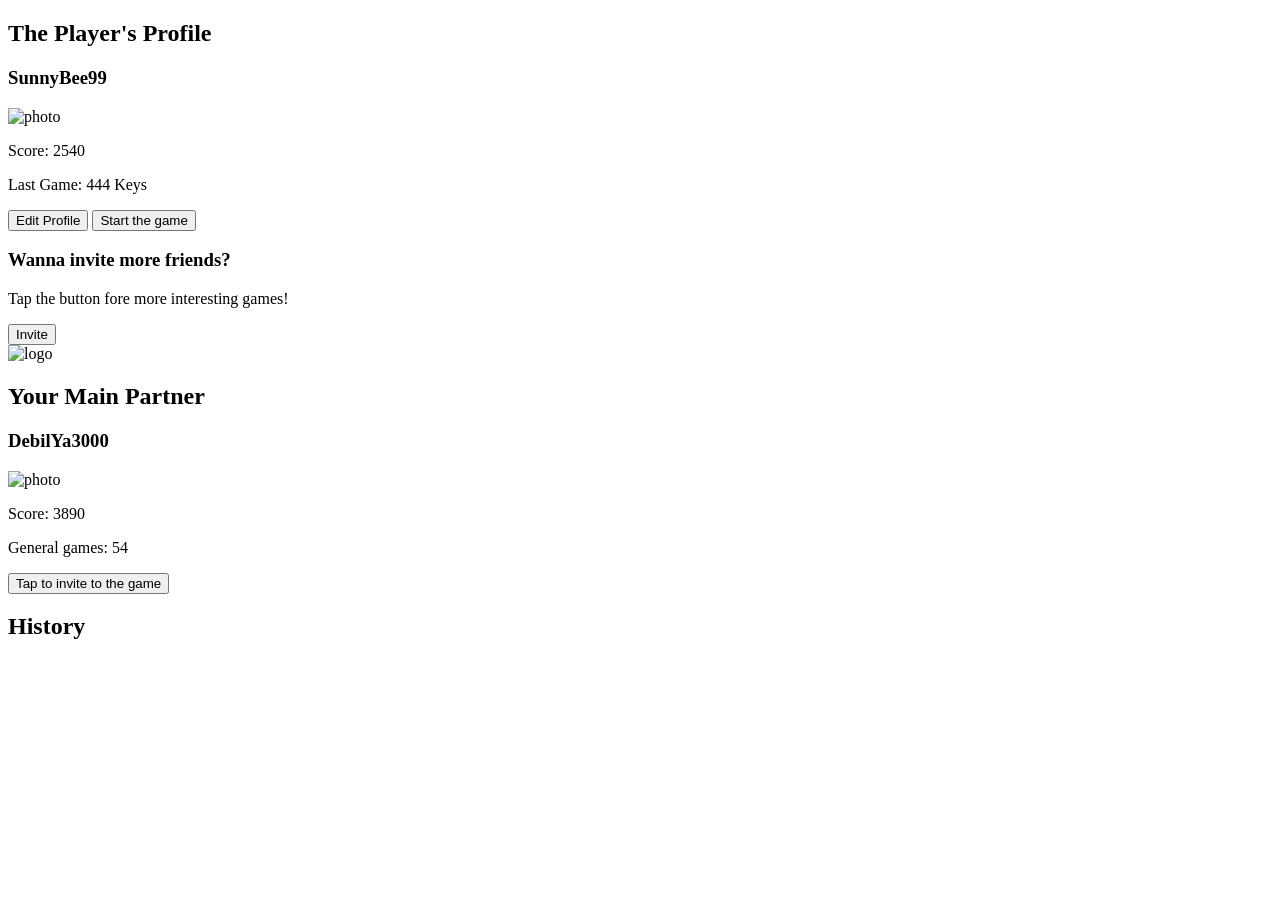
==== index.html @ 3ad0edae "Fixed the files for Pages" ====
<!DOCTYPEhtml>
<html lang="en">
<head>
<meta charset="UTF-8">
<link rel="stylesheet" href="style.css>The Player's Profile</title>
</head>
<body>

<div class="container">

<div class="card">

<h2>The Player's Profile</h2>
<h3>SunnyBee99</h3>
<img src="https://thumbs.dreamstime.com/b/angry-doggy-white-background-isolated-48328568.jpg" width="300" alt="photo" class="photo">
<p>Score: 2540</p>
<p>Last Game: 444 Keys</p>
<button class="btn">Edit Profile</button>
<button class="btn">Start the game</button>
</div>

<div class="card2">
<h3>Wanna invite more friends?</h3>
<p>Tap the button fore more interesting games!</p>
<button class="btn2">Invite</button>
</div>

<div class="logo-wrapper">
<div>
<img src="https://avatars.mds.yandex.net/i?id=786a1f55ce7b466d70238731cac120d0_l-10700840-images-thumbs&n=13" alt="logo" class="logo" width="200">
</div>
</div>

<div class="card">

<h2>Your Main Partner</h2>
<h3>DebilYa3000</h3>
<img src="https://avatars.mds.yandex.net/i?id=c49191085be02629e20f8fc42444085d823435d7-12923543-images-thumbs&n=13" width="300" alt="photo" class="photo">
<p>Score: 3890</p>
<p>General games: 54</p>
<button class="btn">Tap to invite to the game</button>
</div>

<div class="history-wrapper">
<div class="history">
<h2>History</h2>

</div>
</div>

</div>

</body>
</html>
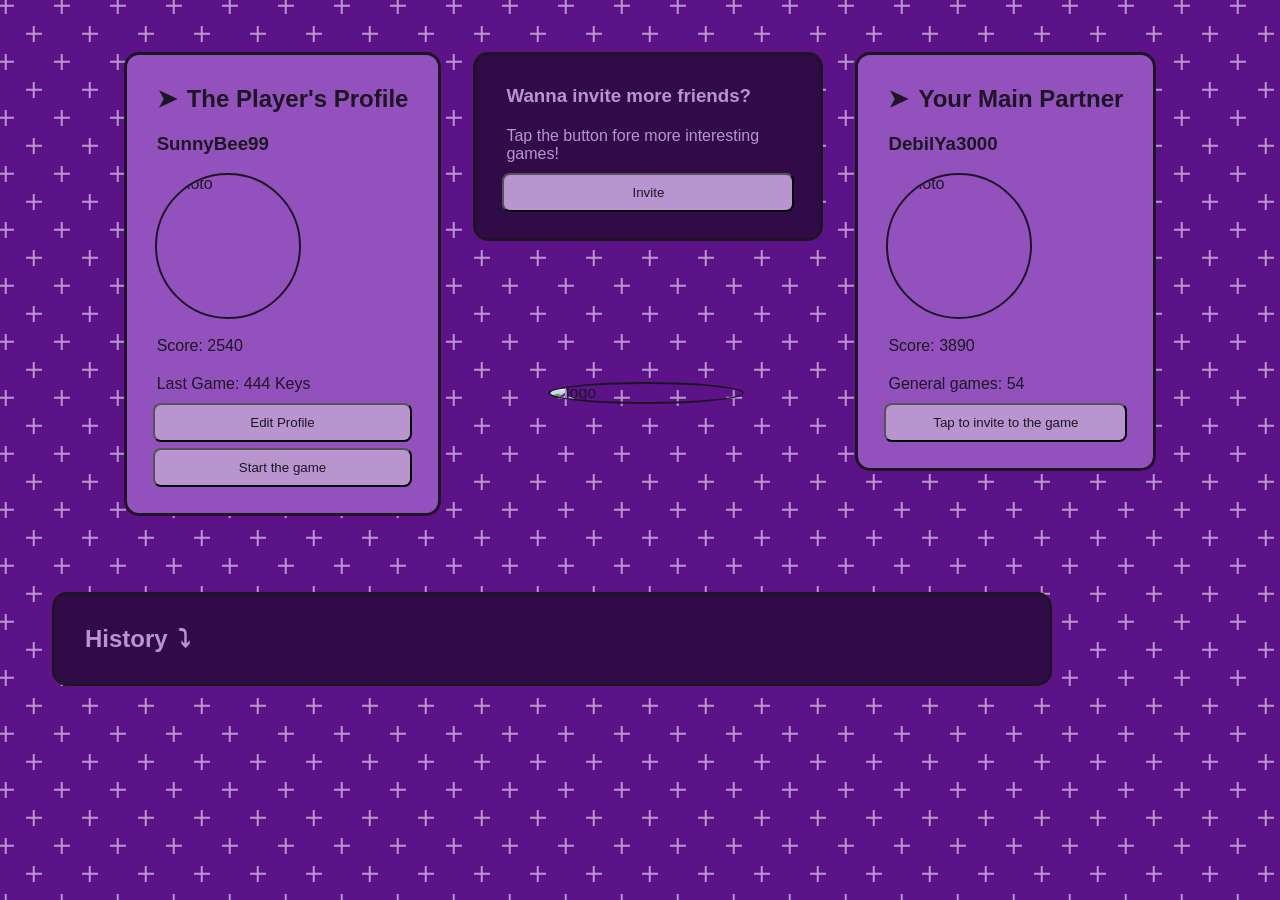
==== commit f0cf2851: "Update" ====
--- a/index.html
+++ b/index.html
@@ -2,7 +2,8 @@
 <html lang="en">
 <head>
 <meta charset="UTF-8">
-<link rel="stylesheet" href="style.css>The Player's Profile</title>
+<link rel="stylesheet" href="style.css">
+<title>The Player's Profile</title>
 </head>
 <body>
 
--- a/style.css
+++ b/style.css
@@ -0,0 +1,204 @@
+* {
+	margin: 6px;
+	padding: 4px;
+	box-sizing: border-box;
+}
+
+:root {
+	--main-color: #1e1524;
+    --bg-color: #5b1387;
+}
+
+body {
+    background-color: var(--bg-color);
+	color: var(--main-color);
+	font-family: Arial, sans-serif;
+    background: radial-gradient(circle, transparent 20%, #5b1387 20%, #5b1387 80%, transparent 80%, transparent) 0% 0% / 56px 56px, radial-gradient(circle, transparent 20%, #5b1387 20%, #5b1387 80%, transparent 80%, transparent) 28px 28px / 56px 56px, linear-gradient(#b895cf 2.5px, transparent 2.5px) 0px -1.25px / 28px 28px, linear-gradient(90deg, #b895cf 2.5px, #5b1387 2.5px) -1.25px 0px / 28px 28px #5b1387;
+    background-size: 56px 56px, 56px 56px, 28px 28px, 28px 28px;
+    background-color: #5b1387;
+}	
+
+.container {
+	display: flex;
+	gap: 20px;
+	justify-content: center;
+	align-items: flex-start;
+	padding: 20px;
+	position: relative;
+}
+
+.card:has(img) {
+	border: 3px solid var(--main-color);
+}
+
+.card {
+	padding: 20px;
+	border-radius: 15px;
+	background-color: #9351bd;
+	max-width: 350px;
+	border: 3px solid var(--main-color);
+	overflow: hidden;
+}
+
+.card h2::before {
+	content: "➤";
+	color: var(--main-color);
+	margin-right: 10px;
+}
+
+img {
+	width: 150px;
+	height: 150px;
+	object-fit: cover;  
+	display: block;
+	border-radius: 50%;
+	outline: 2px solid var(--main-color);
+	outline-offset: -4px;
+}
+
+img:hover {
+	transform: scale(1.03);
+	cursor: pointer;
+}
+
+.card:focus-within {
+	box-shadow: 0 15px 30px rgba(0,0,0,0.3);
+}
+
+input {
+	border-radius: 8px;
+	outline: none;
+	border: 2px solid var(--main-color);
+	box-shadow: none;
+	outline-offset: -4px;
+	background-color: #b895cf;
+	padding: 10px;
+}
+
+input::placeholder {
+	font-size: 12px;
+}
+
+.btn {
+	border-radius: 8px;
+	background-color: #b895cf;
+	color: var(--main-color);
+	padding: 10px;
+	box-shadow: none;
+	outline: none;
+}
+
+.btn:hover {
+	transform: scale(1.1);
+	cursor: pointer;
+}
+
+.btn:active {
+	transform: scale(0.9);
+	cursor: pointer;
+}
+
+::selection {
+	background-color: #debdf2;
+	color: var(--bg-color);
+}
+
+.card2 {
+	padding: 20px;
+	border-radius: 15px;
+	background-color: #300b47;
+	max-width: 350px;
+	border: 3px solid var(--main-color);
+	overflow: hidden;
+	color: #b895cf;
+}
+
+.card:hover {
+	transform: scale(1.02);
+	box-shadow: 0 15px 30px rgba(0,0,0,0.3);
+}
+
+.btn2 {
+	border-radius: 8px;
+	background-color: #b895cf;
+	color: var(--main-color);
+	padding: 10px;
+	box-shadow: none;
+	outline: none;
+}
+
+.btn2:hover {
+	transform: scale(1.1);
+	cursor: pointer;
+}
+
+.btn:active {
+	transform: scale(0.9);
+}
+
+.card2:hover {
+	transform: scale(1.02);
+	box-shadow: 0 15px 30px rgba(0,0,0,0.3);
+}
+
+.btn, .btn2 {
+	margin-top: auto;
+} 
+
+.card, .card2 {
+	display: flex;
+	flex-direction: column;
+}
+
+.card2 { 
+	align-self: flex-start;
+}
+
+.logo-wrapper {
+	position: absolute;
+	top: 70%;
+	left: 50%;
+	transform: translate(-50%, -50%);
+}
+
+.logo {
+	width: 200px;
+	height: auto;
+}
+
+.history {
+	padding: 20px;
+	border-radius: 15px;
+	background-color: #300b47; 
+	max-width: 1000px;
+	border: 3px solid var(--main-color);
+	color: #b895cf;
+	width: 100%;
+	position: relative;
+	box-sizing: border-box;
+}
+
+.history-wrapper {
+	width: 100%;
+	position:absolute;
+	top: 550px;
+	left: 10px;
+	display: flex;
+
+}
+
+.logo:hover{
+	transform: scale(1.02);
+	box-shadow: 0 15px 30px rgba(0,0,0,0.3);
+}
+
+.history:hover{
+	transform: scale(1.02);
+	box-shadow: 0 15px 30px rgba(0,0,0,0.3);
+}
+
+.history h2::after{
+	content: "⤵︎";
+	color: #b895cf;
+	margin-left: 10px;
+}
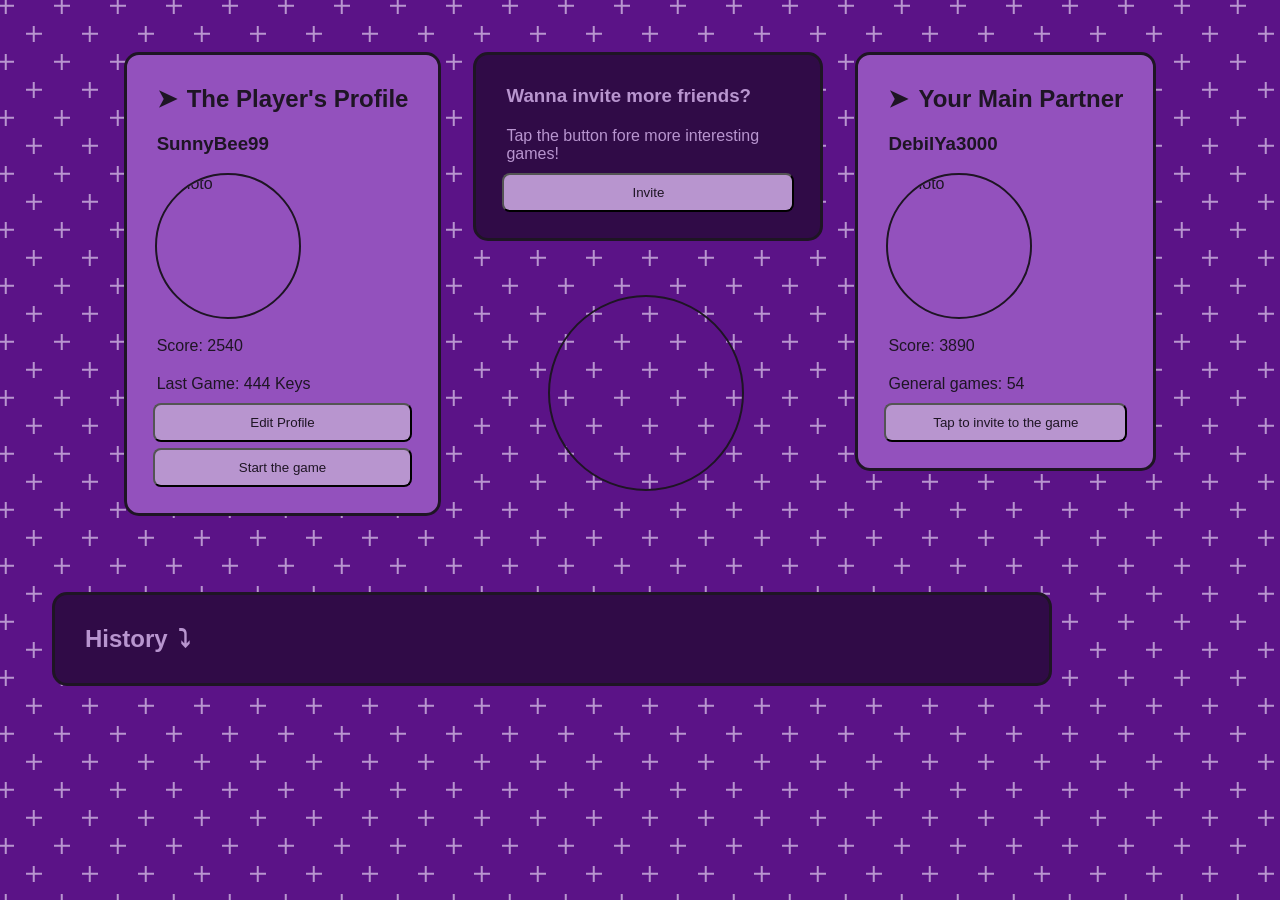
==== commit f1a13b8a: "..." ====
--- a/index.html
+++ b/index.html
@@ -2,7 +2,8 @@
 <html lang="en">
 <head>
 <meta charset="UTF-8">
-<link rel="stylesheet" href="style.css">
+<meta name="viewport" content="width=device-width, initial-scale=1.0">
+<link rel="stylesheet" href="style2.css">
 <title>The Player's Profile</title>
 </head>
 <body>
--- a/style2.css
+++ b/style2.css
@@ -0,0 +1,206 @@
+* {
+	margin: 6px;
+	padding: 4px;
+	box-sizing: border-box;
+}
+
+:root {
+	--main-color: #1e1524;
+    --bg-color: #5b1387;
+}
+
+body {
+    background-color: var(--bg-color);
+	color: var(--main-color);
+	font-family: Arial, sans-serif;
+    background: radial-gradient(circle, transparent 20%, #5b1387 20%, #5b1387 80%, transparent 80%, transparent) 0% 0% / 56px 56px, radial-gradient(circle, transparent 20%, #5b1387 20%, #5b1387 80%, transparent 80%, transparent) 28px 28px / 56px 56px, linear-gradient(#b895cf 2.5px, transparent 2.5px) 0px -1.25px / 28px 28px, linear-gradient(90deg, #b895cf 2.5px, #5b1387 2.5px) -1.25px 0px / 28px 28px #5b1387;
+    background-size: 56px 56px, 56px 56px, 28px 28px, 28px 28px;
+    background-color: #5b1387;
+}	
+
+.container {
+	display: flex;
+	gap: 20px;
+	justify-content: center;
+	align-items: flex-start;
+	padding: 20px;
+	position: relative;
+}
+
+.card:has(img) {
+	border: 3px solid var(--main-color);
+}
+
+.card {
+	padding: 20px;
+	border-radius: 15px;
+	background-color: #9351bd;
+	max-width: 350px;
+	border: 3px solid var(--main-color);
+	overflow: hidden;
+}
+
+.card h2::before {
+	content: "➤";
+	color: var(--main-color);
+	margin-right: 10px;
+}
+
+img {
+	width: 150px;
+	height: 150px;
+	object-fit: cover;  
+	display: block;
+	border-radius: 50%;
+	outline: 2px solid var(--main-color);
+	outline-offset: -4px;
+	aspect-ratio: 1/1;
+}
+
+img:hover {
+	transform: scale(1.03);
+	cursor: pointer;
+}
+
+.card:focus-within {
+	box-shadow: 0 15px 30px rgba(0,0,0,0.3);
+}
+
+input {
+	border-radius: 8px;
+	outline: none;
+	border: 2px solid var(--main-color);
+	box-shadow: none;
+	outline-offset: -4px;
+	background-color: #b895cf;
+	padding: 10px;
+}
+
+input::placeholder {
+	font-size: 12px;
+}
+
+.btn {
+	border-radius: 8px;
+	background-color: #b895cf;
+	color: var(--main-color);
+	padding: 10px;
+	box-shadow: none;
+	outline: none;
+	transition: all 0.3s ease;
+}
+
+.btn:hover {
+	transform: scale(1.05);
+	cursor: pointer;
+}
+
+.btn:active {
+	transform: scale(0.95);
+	cursor: pointer;
+}
+
+::selection {
+	background-color: #debdf2;
+	color: var(--bg-color);
+}
+
+.card2 {
+	padding: 20px;
+	border-radius: 15px;
+	background-color: #300b47;
+	max-width: 350px;
+	border: 3px solid var(--main-color);
+	overflow: hidden;
+	color: #b895cf;
+}
+
+.card:hover {
+	transform: scale(1.02);
+	box-shadow: 0 15px 30px rgba(0,0,0,0.3);
+}
+
+.btn2 {
+	border-radius: 8px;
+	background-color: #b895cf;
+	color: var(--main-color);
+	padding: 10px;
+	box-shadow: none;
+	outline: none;
+}
+
+.btn2:hover {
+	transform: scale(1.1);
+	cursor: pointer;
+}
+
+.btn:active {
+	transform: scale(0.9);
+}
+
+.card2:hover {
+	transform: scale(1.02);
+	box-shadow: 0 15px 30px rgba(0,0,0,0.3);
+}
+
+.btn, .btn2 {
+	margin-top: auto;
+} 
+
+.card, .card2 {
+	display: flex;
+	flex-direction: column;
+}
+
+.card2 { 
+	align-self: flex-start;
+}
+
+.logo-wrapper {
+	position: absolute;
+	top: 70%;
+	left: 50%;
+	transform: translate(-50%, -50%);
+}
+
+.logo {
+	width: 200px;
+	height: auto;
+}
+
+.history {
+	padding: 20px;
+	border-radius: 15px;
+	background-color: #300b47; 
+	max-width: 1000px;
+	border: 3px solid var(--main-color);
+	color: #b895cf;
+	width: 100%;
+	position: relative;
+	box-sizing: border-box;
+}
+
+.history-wrapper {
+	width: 100%;
+	position:absolute;
+	top: 550px;
+	left: 10px;
+	display: flex;
+
+}
+
+.logo:hover{
+	transform: scale(1.02);
+	box-shadow: 0 15px 30px rgba(0,0,0,0.3);
+}
+
+.history:hover{
+	transform: scale(1.02);
+	box-shadow: 0 15px 30px rgba(0,0,0,0.3);
+}
+
+.history h2::after{
+	content: "⤵︎";
+	color: #b895cf;
+	margin-left: 10px;
+}
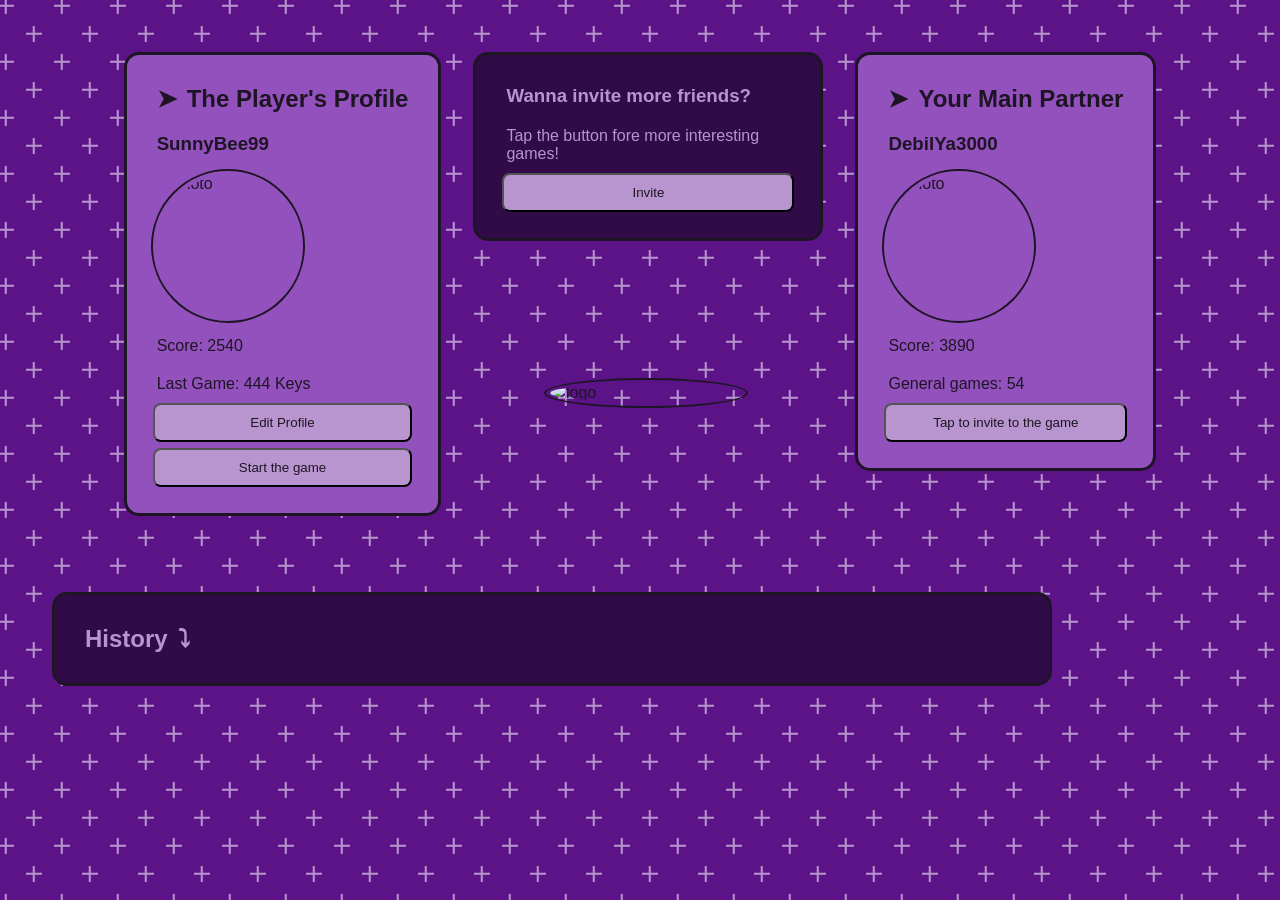
==== commit 8e80509c: ".." ====
--- a/index.html
+++ b/index.html
@@ -3,7 +3,7 @@
 <head>
 <meta charset="UTF-8">
 <meta name="viewport" content="width=device-width, initial-scale=1.0">
-<link rel="stylesheet" href="style2.css">
+<link rel="stylesheet" href="style.css">
 <title>The Player's Profile</title>
 </head>
 <body>
--- a/style.css
+++ b/style.css
@@ -0,0 +1,204 @@
+* {
+	margin: 6px;
+	padding: 4px;
+	box-sizing: border-box;
+}
+
+:root {
+	--main-color: #1e1524;
+    --bg-color: #5b1387;
+}
+
+body {
+    background-color: var(--bg-color);
+	color: var(--main-color);
+	font-family: Arial, sans-serif;
+    background: radial-gradient(circle, transparent 20%, #5b1387 20%, #5b1387 80%, transparent 80%, transparent) 0% 0% / 56px 56px, radial-gradient(circle, transparent 20%, #5b1387 20%, #5b1387 80%, transparent 80%, transparent) 28px 28px / 56px 56px, linear-gradient(#b895cf 2.5px, transparent 2.5px) 0px -1.25px / 28px 28px, linear-gradient(90deg, #b895cf 2.5px, #5b1387 2.5px) -1.25px 0px / 28px 28px #5b1387;
+    background-size: 56px 56px, 56px 56px, 28px 28px, 28px 28px;
+    background-color: #5b1387;
+}	
+
+.container {
+	display: flex;
+	gap: 20px;
+	justify-content: center;
+	align-items: flex-start;
+	padding: 20px;
+	position: relative;
+}
+
+.card:has(img) {
+	border: 3px solid var(--main-color);
+}
+
+.card {
+	padding: 20px;
+	border-radius: 15px;
+	background-color: #9351bd;
+	max-width: 350px;
+	border: 3px solid var(--main-color);
+	overflow: hidden;
+}
+
+.card h2::before {
+	content: "➤";
+	color: var(--main-color);
+	margin-right: 10px;
+}
+
+img {
+	width: 150px;
+	height: 150px;
+	object-fit: cover;  
+	display: block;
+	border-radius: 50%;
+	outline: 2px solid var(--main-color);
+}
+
+img:hover {
+	transform: scale(1.03);
+	cursor: pointer;
+}
+
+.card:focus-within {
+	box-shadow: 0 15px 30px rgba(0,0,0,0.3);
+}
+
+input {
+	border-radius: 8px;
+	outline: none;
+	border: 2px solid var(--main-color);
+	box-shadow: none;
+	outline-offset: -4px;
+	background-color: #b895cf;
+	padding: 10px;
+}
+
+input::placeholder {
+	font-size: 12px;
+}
+
+.btn {
+	border-radius: 8px;
+	background-color: #b895cf;
+	color: var(--main-color);
+	padding: 10px;
+	box-shadow: none;
+	outline: none;
+	transition: all 0.3s ease;
+}
+
+.btn:hover {
+	transform: scale(1.05);
+	cursor: pointer;
+}
+
+.btn:active {
+	transform: scale(0.95);
+	cursor: pointer;
+}
+
+::selection {
+	background-color: #debdf2;
+	color: var(--bg-color);
+}
+
+.card2 {
+	padding: 20px;
+	border-radius: 15px;
+	background-color: #300b47;
+	max-width: 350px;
+	border: 3px solid var(--main-color);
+	overflow: hidden;
+	color: #b895cf;
+}
+
+.card:hover {
+	transform: scale(1.02);
+	box-shadow: 0 15px 30px rgba(0,0,0,0.3);
+}
+
+.btn2 {
+	border-radius: 8px;
+	background-color: #b895cf;
+	color: var(--main-color);
+	padding: 10px;
+	box-shadow: none;
+	outline: none;
+}
+
+.btn2:hover {
+	transform: scale(1.1);
+	cursor: pointer;
+}
+
+.btn:active {
+	transform: scale(0.9);
+}
+
+.card2:hover {
+	transform: scale(1.02);
+	box-shadow: 0 15px 30px rgba(0,0,0,0.3);
+}
+
+.btn, .btn2 {
+	margin-top: auto;
+} 
+
+.card, .card2 {
+	display: flex;
+	flex-direction: column;
+}
+
+.card2 { 
+	align-self: flex-start;
+}
+
+.logo-wrapper {
+	position: absolute;
+	top: 70%;
+	left: 50%;
+	transform: translate(-50%, -50%);
+}
+
+.logo {
+	width: 200px;
+	height: auto;
+}
+
+.history {
+	padding: 20px;
+	border-radius: 15px;
+	background-color: #300b47; 
+	max-width: 1000px;
+	border: 3px solid var(--main-color);
+	color: #b895cf;
+	width: 100%;
+	position: relative;
+	box-sizing: border-box;
+}
+
+.history-wrapper {
+	width: 100%;
+	position:absolute;
+	top: 550px;
+	left: 10px;
+	display: flex;
+
+}
+
+.logo:hover{
+	transform: scale(1.02);
+	box-shadow: 0 15px 30px rgba(0,0,0,0.3);
+}
+
+.history:hover{
+	transform: scale(1.02);
+	box-shadow: 0 15px 30px rgba(0,0,0,0.3);
+}
+
+.history h2::after{
+	content: "⤵︎";
+	color: #b895cf;
+	margin-left: 10px;
+}
